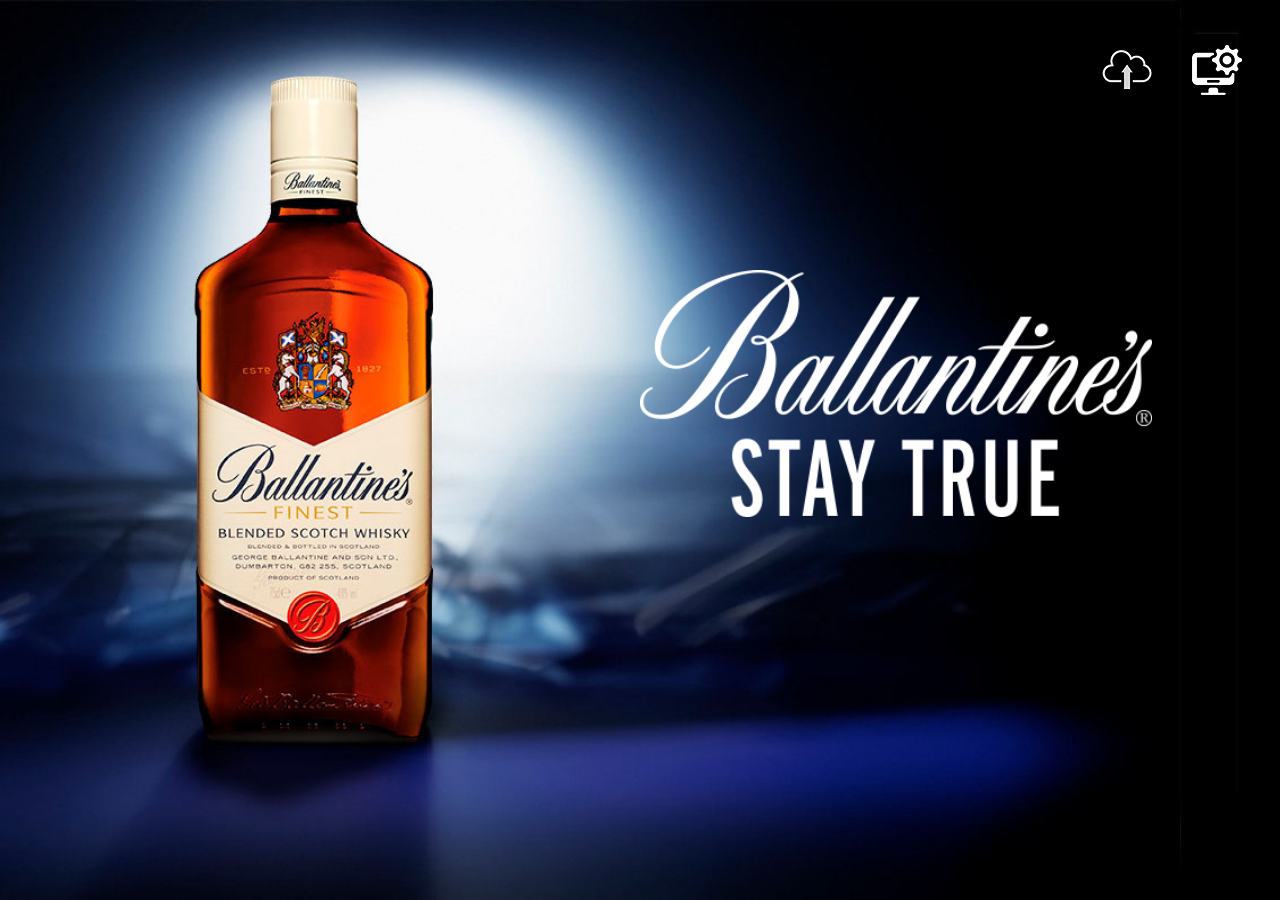
==== Ballantines Games/www/index.html @ 6be24aa2 "primer commit" ====
<!DOCTYPE html>
<html>
<head>
    <meta charset="utf-8" />
    <meta name="format-detection" content="telephone=no" />
    <meta name="msapplication-tap-highlight" content="no" />
    <meta name="viewport" content="user-scalable=no, initial-scale=1, maximum-scale=1, minimum-scale=1, width=device-width" />
    <!-- This is a wide open CSP declaration. To lock this down for production, see below. -->
    <meta http-equiv="Content-Security-Policy" content="default-src * 'self' 'unsafe-inline' data: gap: 'unsafe-eval'; style-src * 'self' 'unsafe-inline'; connect-src * ; script-src * 'self' 'unsafe-inline'; media-src *">


    <link rel="stylesheet" type="text/css" href="css/index.css" />
    <title>Tombola</title>
</head>

<body>
  	<a href="setup.html" class="setup"><img src="img/setup.png" width="50" height="50" alt="" /></a>
	<a href="sync.html" class="sincronizar"><img src="img/nube.png" width="50" height="50" alt="" /></a>
   	<div id="intro">
    	<a href="formulario.html"><img src="img/logo1.png" width="450" height="217" alt="" class="logo animated fadeIn"/></a>
    </div>

    <script src="cordova.js"></script>
    <script src="js/jquery-1.9.1.min.js"></script>
    <script src="js/index.js"></script>
  </body>

</html>
---- Ballantines Games/www/css/index.css ----
@import url("fonts.css");
@import url("animate.min.css");

:focus {
outline: 0;
}

input[type="date"]:before{
    color:#fff;
    content:attr(placeholder);
}

input[type="date"].full:before {
    color:black;
    content:""!important;
}

input::-webkit-datetime-edit{ color: transparent; }


body{
	margin: 0;
	padding: 0;
	font-family:'Conv_futura medium bt',Sans-Serif;
	width: 100%;
	height: 100%;
	background: #000;
	color: #fff;
	overflow: hidden;
}

a.volver{
	text-shadow: 0 -1px 1px rgba(0,0,0,0.25), -2px 0 1px rgba(0,0,0,0.25);
    border-radius: 5px;
    -moz-border-radius: 5px;
    -webkit-border-radius: 5px;
    -moz-box-shadow: 0 1px 2px rgba(0,0,0,0.5);
    -webkit-box-shadow: 0 1px 2px rgba(0,0,0,0.5);
    display: inline-block;
    color: white;
    padding: 5px 10px 5px;
    white-space: nowrap;
    text-decoration: none;
    cursor: pointer;
    background-color: #001a3b;
    border-style: none;
    text-align: center;
    overflow: visible;
	font-size: 1em;
	position: absolute;
	right: 3%;
	top: 5%;
	z-index: 10;
}

a.setup{
	width: 50px;
	height: 50px;
	position: absolute;
	right: 3%;
	top: 5%;
	z-index: 10;
}

a.sincronizar{
	width: 50px;
	height: 50px;
	position: absolute;
	right: 10%;
	top: 5%;
	z-index: 10;
}

#intro{
  width: 100%;
  height: 100%;
  position: absolute;
  background: url(../img/fondo_premio.jpg) no-repeat center center fixed; 
  -webkit-background-size: cover;
  -moz-background-size: cover;
  -o-background-size: cover;
  background-size: cover;
  z-index: 1;	
}

#intro .logo{
	width: 40%;
	height: auto;
	position: absolute;
	z-index: 2;
	top: 30%;
	right: 10%;
	animation-delay:1s;
}

#formulario .logo{
	width: 35%;
	height: auto;
	position: absolute;
	z-index: 2;
	top: 30%;
	right: 6%;
	animation-delay:1s;
}

#formulario{
  width: 100%;
  height: 100%;
  position: absolute;
  background: url(../img/formulario.jpg) no-repeat center center fixed; 
  -webkit-background-size: cover;
  -moz-background-size: cover;
  -o-background-size: cover;
  background-size: cover;
  z-index: 1;		
}

#formulario .campos{
	width: 40%;
	height: 90%;
	left: 5%;
	top: 5%;
	position: absolute;
	animation-delay:1s;
}

#formulario .campos .input{
	color: #fff;
	background: #001a3b;
	font-size: 1.4em;
	display: block;
	width: 90%;
	padding: 15px 5%;
	border: none;
	border-radius: 10px;
	text-transform: uppercase;
}

#formulario .campos select.fecha{
	color: #fff;
	background: #001a3b;
	font-size: 1.4em;
	display:inline-block;
	width: 32%;
	padding: 15px 5%;
	border: none;
	border-radius: 10px;
	text-transform: uppercase;
	-webkit-appearance:none;
}

#formulario .campos .desc_fecha{
	text-align: left;
	font-size: 1em;
}

#formulario .info{
	text-align: right;
}

#formulario .campos .enviar{
	color: #fff;
	background: #001a3b;
	font-size: 1.4em;
	border: none;
	border-radius: 10px;
	padding: 10px 5%;
}

/* Create a custom checkbox */
.container {
    display: block;
    position: relative;
    padding-left: 35px;
    margin-bottom: 12px;
    cursor: pointer;
    
    -webkit-user-select: none;
    -moz-user-select: none;
    -ms-user-select: none;
    user-select: none;
}

/* Hide the browser's default checkbox */
.container input {
    position: absolute;
    opacity: 0;
    cursor: pointer;
}

/* Create a custom checkbox */
.checkmark {
    position: absolute;
    top: -2px;
    right: 0;
    height: 25px;
    width: 25px;
    background-color: #001a3b;
}

/* On mouse-over, add a grey background color */
.container:hover input ~ .checkmark {
    background-color: #001a3b;
}

/* When the checkbox is checked, add a blue background */
.container input:checked ~ .checkmark {
    background-color: #001a3b;
}

/* Create the checkmark/indicator (hidden when not checked) */
.checkmark:after {
    content: "";
    position: absolute;
    display: none;
}

/* Show the checkmark when checked */
.container input:checked ~ .checkmark:after {
    display: block;
}

/* Style the checkmark/indicator */
.container .checkmark:after {
    left: 9px;
    top: 5px;
    width: 5px;
    height: 10px;
    border: solid white;
    border-width: 0 3px 3px 0;
    -webkit-transform: rotate(45deg);
    -ms-transform: rotate(45deg);
    transform: rotate(45deg);
}


#juego{
  width: 100%;
  height: 100%;
  position: absolute;
  background: url(../img/formulario.jpg) no-repeat center center fixed; 
  -webkit-background-size: cover;
  -moz-background-size: cover;
  -o-background-size: cover;
  background-size: cover;
  z-index: 1;		
}

#juego .logo{
	width: 20%;
	height: auto;
	position: absolute;
	z-index: 2;
	top: 50%;
	left: 5%;
	animation-delay:1s;
}

#juego .contenedor-rueda{
    width:526px;
	
    display:inline-block;
    vertical-align: bottom;
    position:relative;
	float: right;
    margin: 10% 5% 0 0;
}

#juego .contenedor-rueda .indicador{
    position:absolute;
	top:-30px;
    left:50%;
	margin-left:-24px;
	display:block;
	z-index:10;
	width:53px;
	height:86px;
}

#juego .contenedor-rueda .rueda{
    margin-top:2px;
	display:block;
}

#juego .tu_premio{
	width: 30%;
	left: 5%;
	top: 10%;
	height: 25%;
	position: absolute;
	text-align: center;
	display: none;
}

#juego .tu_premio .box_premio{
	background: #fff;
	text-transform: uppercase;
	border-radius: 50%;
	padding: 30px 20px;
	color: #001a3b;
	font-size: 2em;
	font-family: 'Conv_Futura Bold font',Sans-Serif;
}

body.setup{
  overflow: auto;
  background: url(../img/formulario.jpg) no-repeat center center fixed; 
  -webkit-background-size: cover;
  -moz-background-size: cover;
  -o-background-size: cover;
  background-size: cover;
  min-height: 800px;
}

body.setup .box,body.setup h1{
	margin: 3% 0 0 5%;
}

body.setup input[type='text'] {
   border: none;
   width: 200px;
   padding: 10px;
   border-radius: 5px;
   color: #001a3b; 
   font-size: 1em;
}
body.setup #t01 {
    width:90%;
	margin: 0 auto;
	background: rgba(255,255,255,0.8);
	color: #000;
}
body.setup #t01, th, td {
    border-collapse: collapse;
}
body.setup th, td {
    padding: 5px;
    text-align: left;
}
body.setup table#t01 tr:nth-child(even) {
   /* background-color: #eee;*/
}
body.setup table#t01 tr:nth-child(odd) {
   /* background-color:#fff;*/
}
body.setup table#t01 th    {
    background-color: #001a3b;
    color: white;
}
body.setup button {
    margin: 10px;
    text-shadow: 0 -1px 1px rgba(0,0,0,0.25), -2px 0 1px rgba(0,0,0,0.25);
    border-radius: 5px;
    -moz-border-radius: 5px;
    -webkit-border-radius: 5px;
    -moz-box-shadow: 0 1px 2px rgba(0,0,0,0.5);
    -webkit-box-shadow: 0 1px 2px rgba(0,0,0,0.5);
    display: inline-block;
    color: white;
    padding: 5px 10px 5px;
    white-space: nowrap;
    text-decoration: none;
    cursor: pointer;
    background-color: #001a3b;
    border-style: none;
    text-align: center;
    overflow: visible;
	font-size: 1em;
}

body.setup button:active {
    background-position: 0 -100px;
    -moz-box-shadow: inset 0 1px 2px rgba(0,0,0,0.7);
    -webkit-box-shadow: none;
}

body.setup #qrpopup {
    position:fixed;
	z-index:9999;
	background-color:rgba(0, 0, 0,0.9);
	width:300px;
	height: 300px;
	top: 50%;
	left: 50%;
	display:none;
	margin: -150px 0 0 -150px;
}

body.setup #qrpopup input[type=text]{
	display: block;
	margin: 10px auto;
}

.sync{
	width: 50%;
	margin: 20px auto;
	text-align: center;
}

.sync a.btn_subir{
	text-shadow: 0 -1px 1px rgba(0,0,0,0.25), -2px 0 1px rgba(0,0,0,0.25);
    border-radius: 5px;
    -moz-border-radius: 5px;
    -webkit-border-radius: 5px;
    -moz-box-shadow: 0 1px 2px rgba(0,0,0,0.5);
    -webkit-box-shadow: 0 1px 2px rgba(0,0,0,0.5);
    display: inline-block;
    color: white;
    padding: 5px 10px 5px;
    white-space: nowrap;
    text-decoration: none;
    cursor: pointer;
    background-color: #001a3b;
    border-style: none;
    text-align: center;
    overflow: visible;
	font-size: 1em;
}

.sync .loading{
	padding: 20px 0;
	display: none;
}
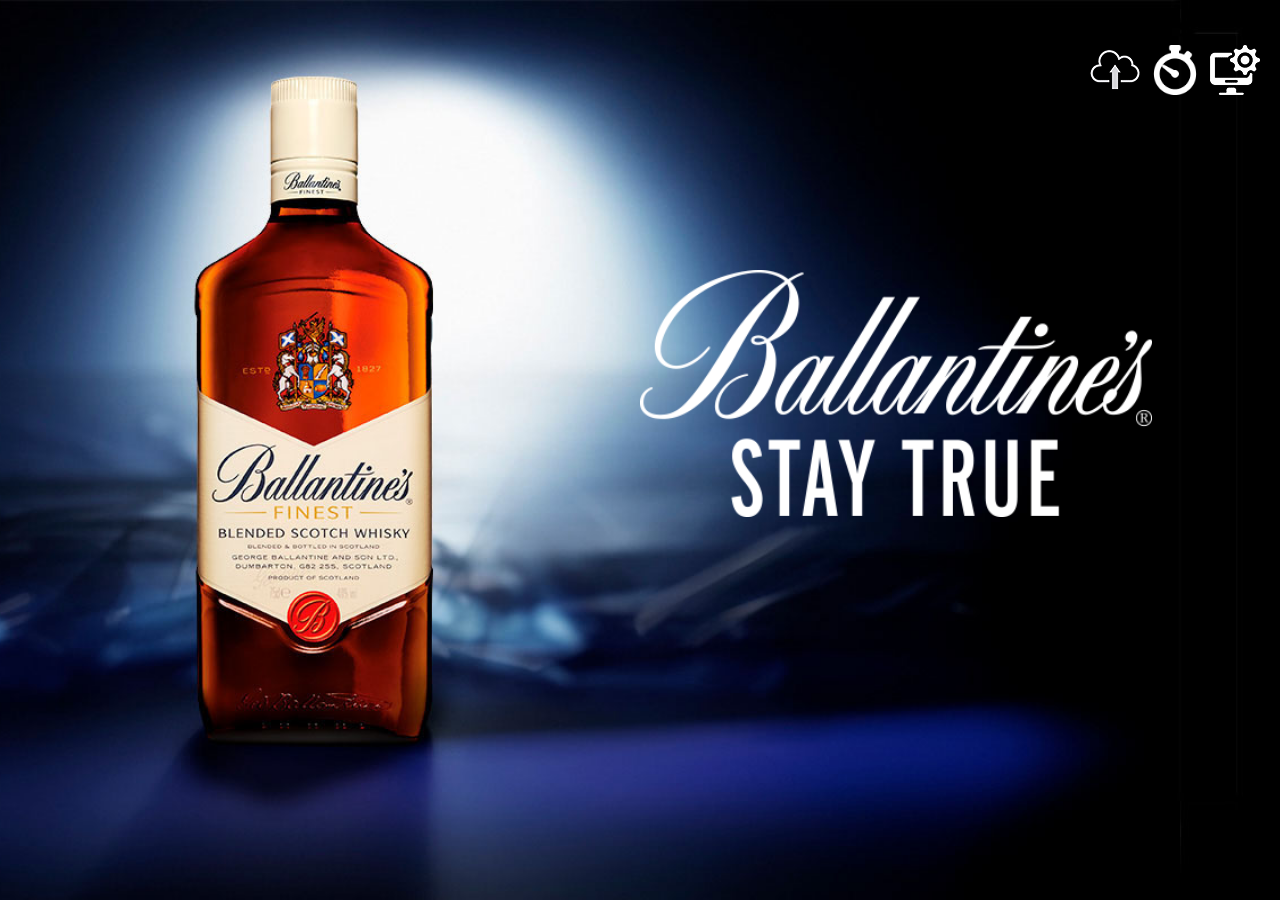
==== commit 8a067040: "se suma pantalla de configuracion de tiempo a los juegos" ====
--- a/Ballantines Games/www/index.html
+++ b/Ballantines Games/www/index.html
@@ -7,14 +7,15 @@
     <meta name="viewport" content="user-scalable=no, initial-scale=1, maximum-scale=1, minimum-scale=1, width=device-width" />
     <!-- This is a wide open CSP declaration. To lock this down for production, see below. -->
     <meta http-equiv="Content-Security-Policy" content="default-src * 'self' 'unsafe-inline' data: gap: 'unsafe-eval'; style-src * 'self' 'unsafe-inline'; connect-src * ; script-src * 'self' 'unsafe-inline'; media-src *">
-
+	<meta name="apple-mobile-web-app-capable" content="yes" />
 
     <link rel="stylesheet" type="text/css" href="css/index.css" />
-    <title>Tombola</title>
+    <title>Ballantines</title>
 </head>
 
-<body>
+<body id="fixed">
   	<a href="setup.html" class="setup"><img src="img/setup.png" width="50" height="50" alt="" /></a>
+	<a href="time.html" class="time"><img src="img/time.png" width="50" height="50" alt="" /></a>
 	<a href="sync.html" class="sincronizar"><img src="img/nube.png" width="50" height="50" alt="" /></a>
    	<div id="intro">
     	<a href="formulario.html"><img src="img/logo1.png" width="450" height="217" alt="" class="logo animated fadeIn"/></a>
--- a/Ballantines Games/www/css/index.css
+++ b/Ballantines Games/www/css/index.css
@@ -27,6 +27,14 @@
 	background: #000;
 	color: #fff;
 	overflow: hidden;
+}
+
+strong, h1, h2, h3, h4, h5{
+	/*
+	font-family: 'Conv_Futura Bold font',Sans-Serif;
+	letter-spacing: 2px;
+	*/
+	font-weight: bold;
 }
 
 a.volver{
@@ -57,7 +65,7 @@
 	width: 50px;
 	height: 50px;
 	position: absolute;
-	right: 3%;
+	right: 20px;
 	top: 5%;
 	z-index: 10;
 }
@@ -66,7 +74,16 @@
 	width: 50px;
 	height: 50px;
 	position: absolute;
-	right: 10%;
+	right: 140px;
+	top: 5%;
+	z-index: 10;
+}
+
+a.time{
+	width: 50px;
+	height: 50px;
+	position: absolute;
+	right: 80px;
 	top: 5%;
 	z-index: 10;
 }
@@ -103,7 +120,7 @@
 	animation-delay:1s;
 }
 
-#formulario{
+#formulario, #diferencias{
   width: 100%;
   height: 100%;
   position: absolute;
@@ -234,73 +251,6 @@
 }
 
 
-#juego{
-  width: 100%;
-  height: 100%;
-  position: absolute;
-  background: url(../img/formulario.jpg) no-repeat center center fixed; 
-  -webkit-background-size: cover;
-  -moz-background-size: cover;
-  -o-background-size: cover;
-  background-size: cover;
-  z-index: 1;		
-}
-
-#juego .logo{
-	width: 20%;
-	height: auto;
-	position: absolute;
-	z-index: 2;
-	top: 50%;
-	left: 5%;
-	animation-delay:1s;
-}
-
-#juego .contenedor-rueda{
-    width:526px;
-	
-    display:inline-block;
-    vertical-align: bottom;
-    position:relative;
-	float: right;
-    margin: 10% 5% 0 0;
-}
-
-#juego .contenedor-rueda .indicador{
-    position:absolute;
-	top:-30px;
-    left:50%;
-	margin-left:-24px;
-	display:block;
-	z-index:10;
-	width:53px;
-	height:86px;
-}
-
-#juego .contenedor-rueda .rueda{
-    margin-top:2px;
-	display:block;
-}
-
-#juego .tu_premio{
-	width: 30%;
-	left: 5%;
-	top: 10%;
-	height: 25%;
-	position: absolute;
-	text-align: center;
-	display: none;
-}
-
-#juego .tu_premio .box_premio{
-	background: #fff;
-	text-transform: uppercase;
-	border-radius: 50%;
-	padding: 30px 20px;
-	color: #001a3b;
-	font-size: 2em;
-	font-family: 'Conv_Futura Bold font',Sans-Serif;
-}
 
 body.setup{
   overflow: auto;
@@ -421,3 +371,94 @@
 	padding: 20px 0;
 	display: none;
 }
+
+
+#menu{
+  width: 100%;
+  height: 100%;
+  position: absolute;
+  background: url(../img/bkg_seleccion.jpg) no-repeat center center fixed; 
+  -webkit-background-size: cover;
+  -moz-background-size: cover;
+  -o-background-size: cover;
+  background-size: cover;
+  z-index: 1;		
+}
+
+#menu .wrapper{
+	width: 993px;
+	margin: 20% auto;
+}
+
+#menu .wrapper a.btn{
+	display: inline-block;
+	height: 282px;
+	width: 301px;
+	background-position: 0px 0px;
+	background-repeat: no-repeat;
+	margin-right: 40px;
+}
+
+#menu .wrapper a.btn:last-child{
+	margin-right: 0px;
+}
+
+#menu .wrapper a.btn:hover{
+	background-position: -301px 0px;
+}
+
+
+
+#menu .wrapper a.btn.memo{
+	background-image: url('../img/juego11.png');
+}
+
+#menu .wrapper a.btn.siete{
+	background-image: url('../img/juego22.png');
+}
+
+#menu .wrapper a.btn.arma{
+	background-image: url('../img/juego33.png');
+}
+
+#intro .premio{
+	position: absolute;
+	width: 50%;
+	height: 500px;
+	right: 0;
+	top: 100px;
+	text-align: center;
+	animation-delay:1s;
+}
+
+#intro .premio a{
+	text-decoration: none;
+	color: #ffffff;
+}
+
+#intro .premio .huevo {
+  margin: 20px auto;
+  text-align: center;
+  text-transform: uppercase;  
+  color: #001a3b;	
+  width: 350px;
+  height: 200px;
+  background: #ffffff;
+  border-radius: 175px / 100px;
+  position: relative;	
+}
+
+#intro .premio .huevo p {
+    margin: 0;
+    position: absolute;
+    top: 50%;
+    left: 50%;
+	font-size: 2.1em;
+	font-family: 'Conv_FuturaExtraBlack';
+    margin-right: -50%;
+	
+	font-weight: bold;
+    transform: translate(-50%, -50%); 
+}
+
+
